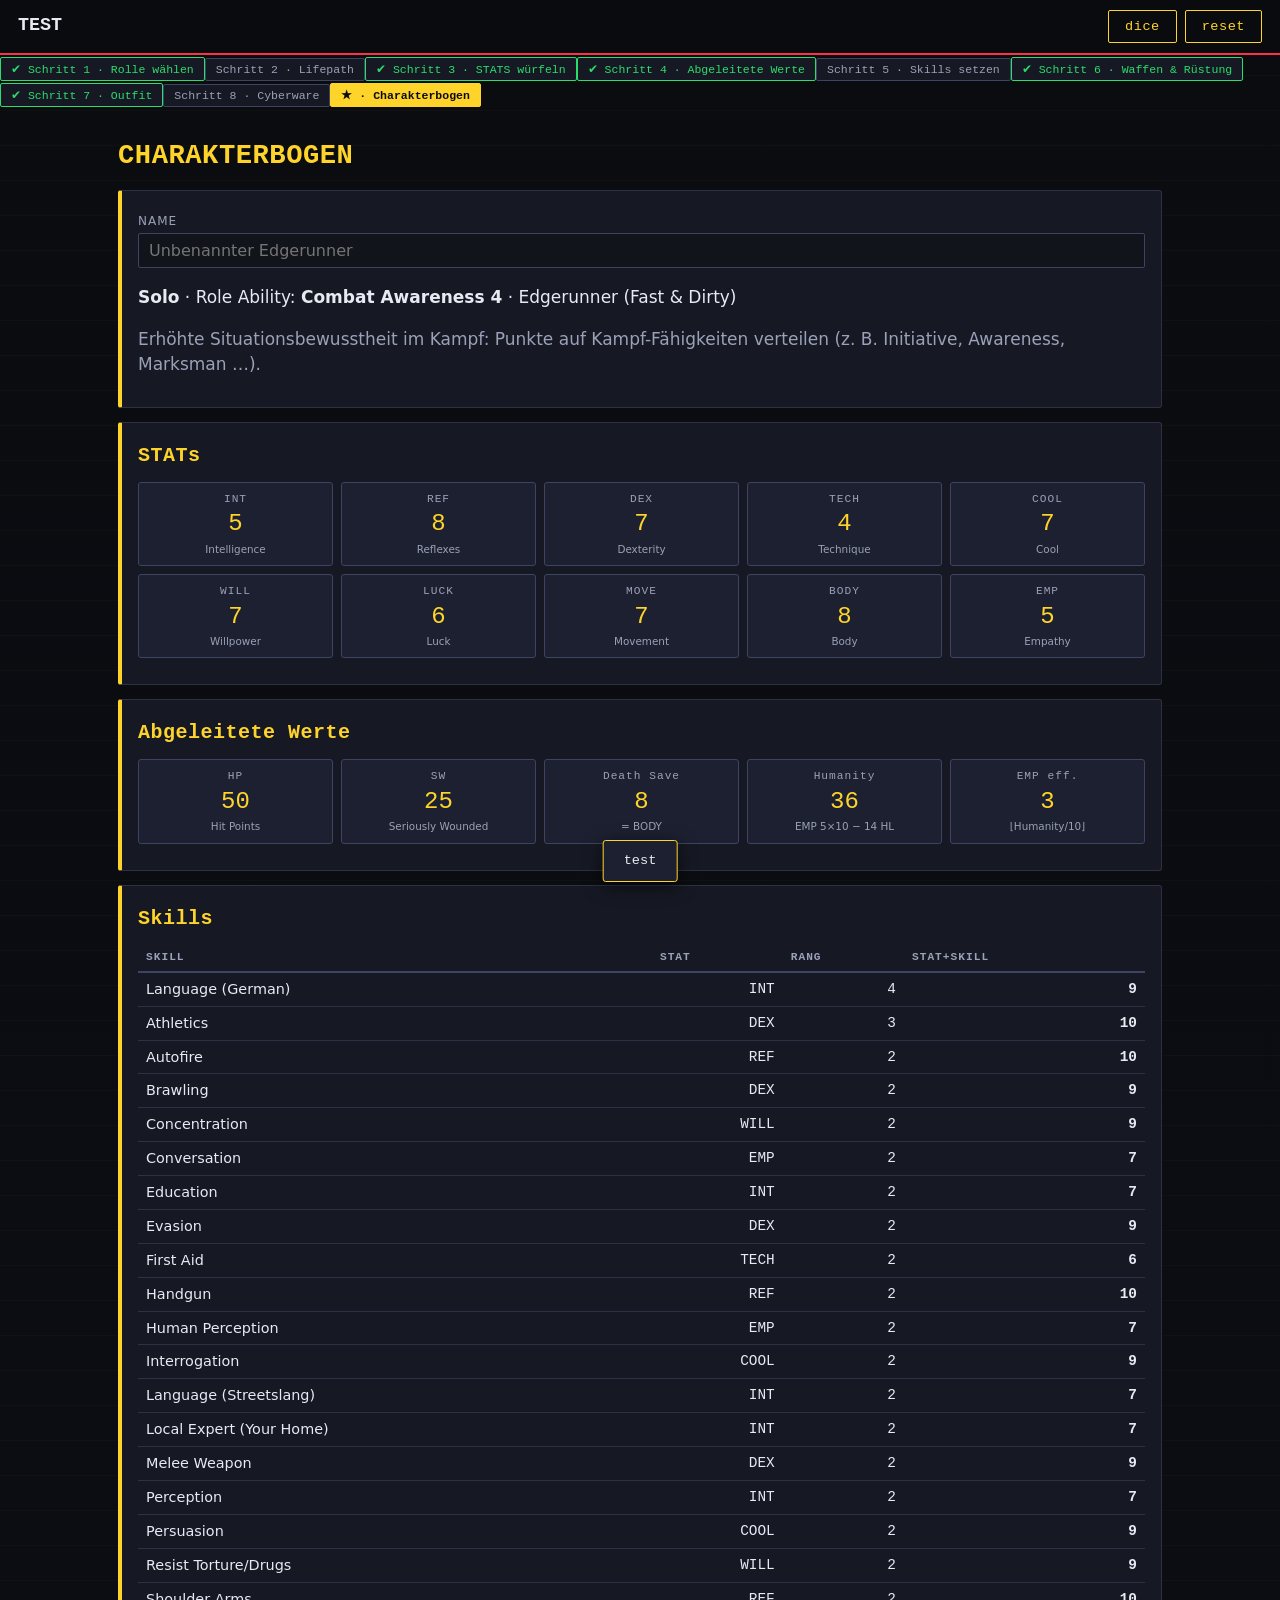
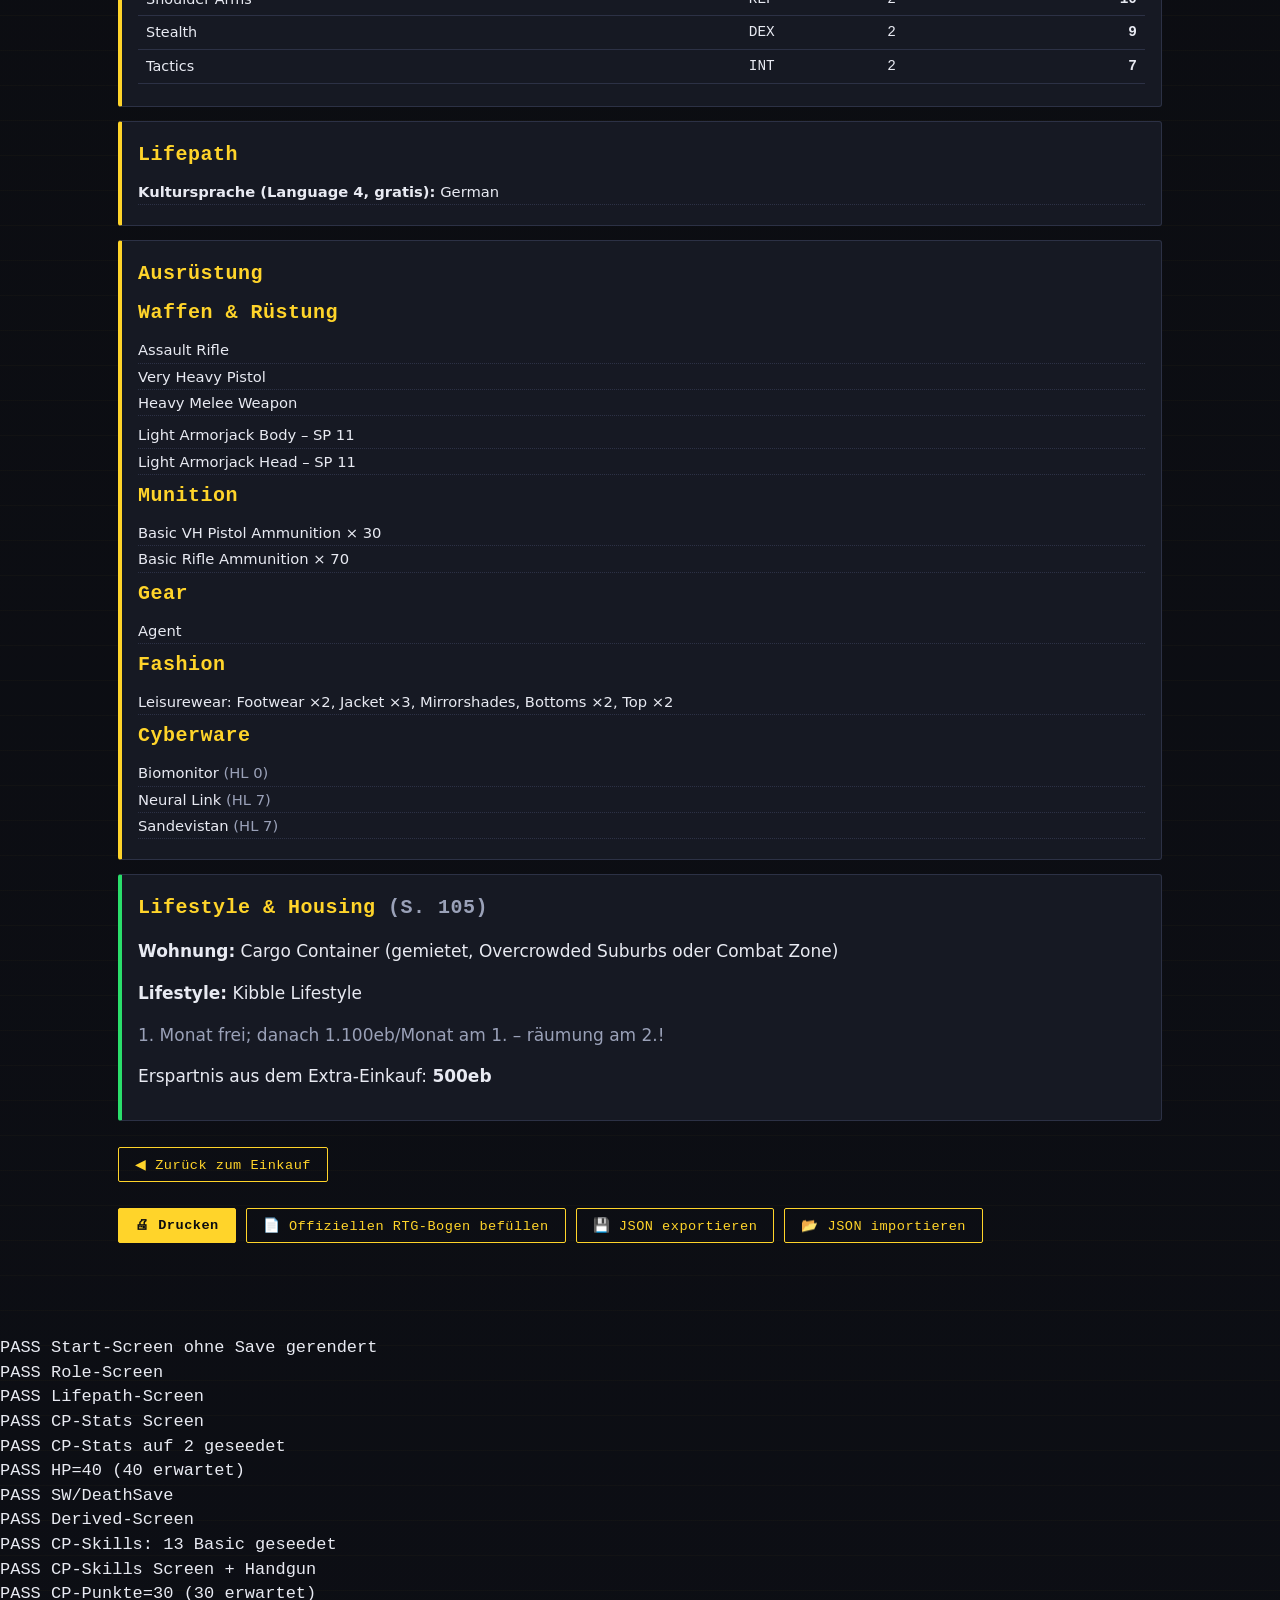
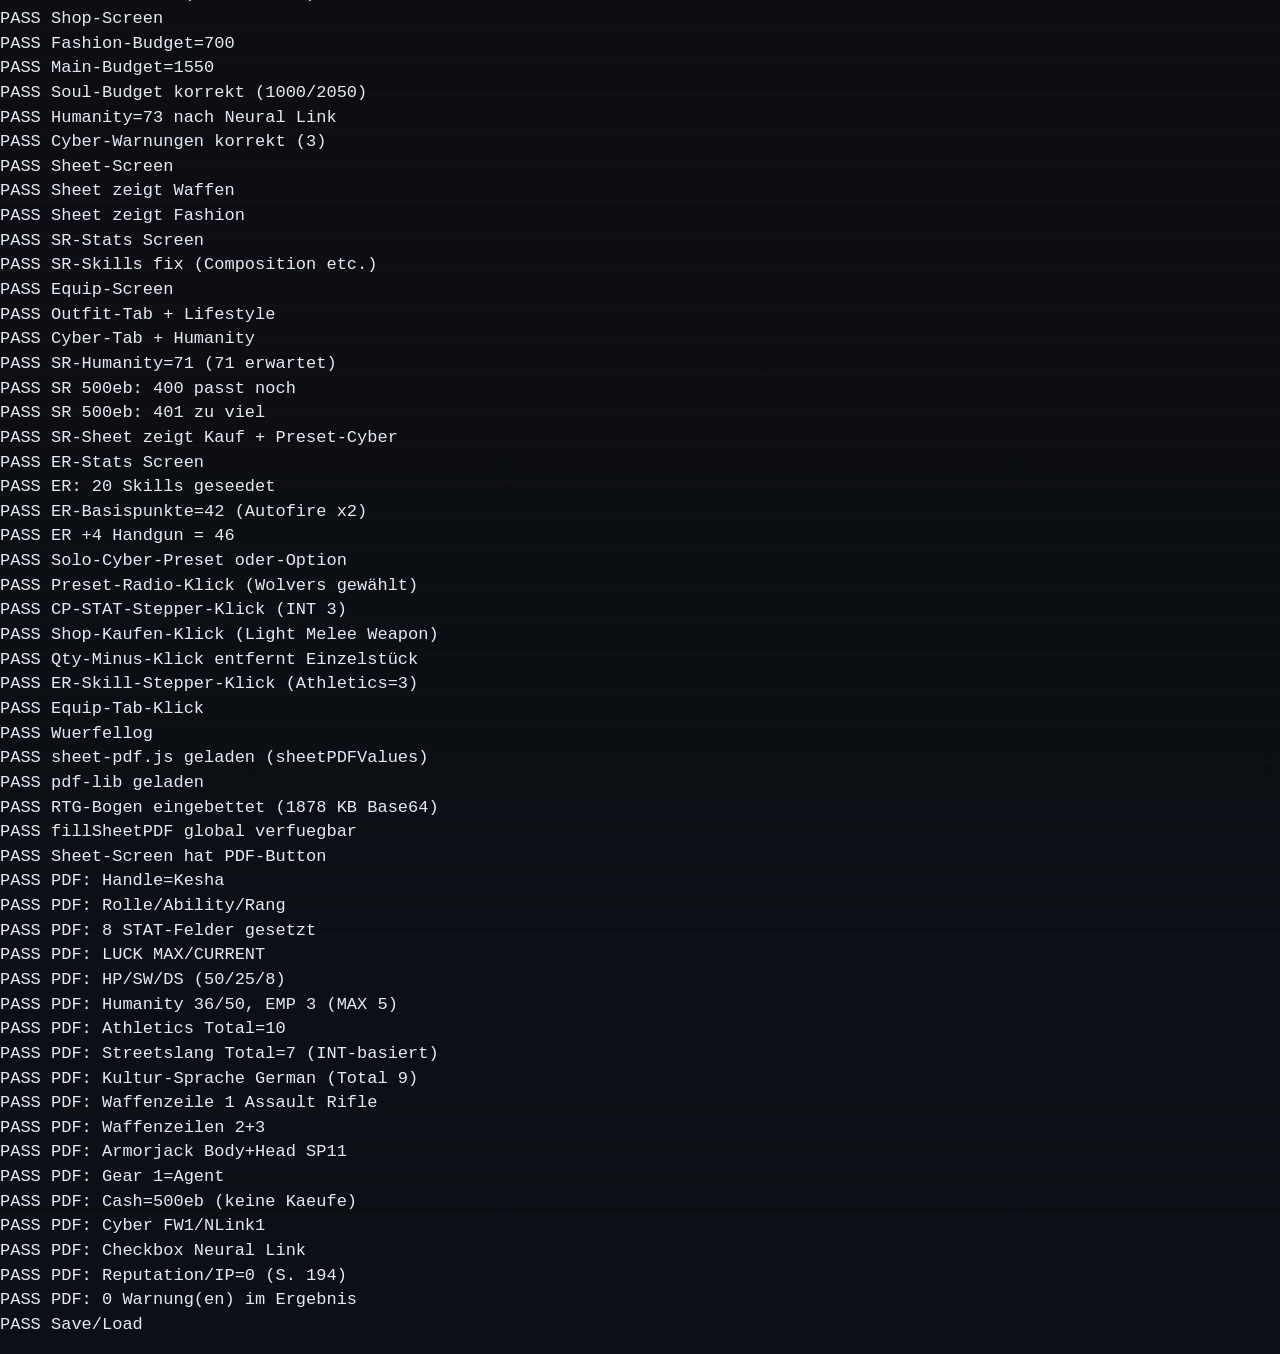
==== test-harness.html @ bc4c0a96 "init" ====
<!DOCTYPE html>
<html lang="de">
<head><meta charset="UTF-8"><title>Test-Harness</title>
<link rel="stylesheet" href="css/style.css">
</head>
<body>
<header class="topbar"><div class="brand">TEST</div>
  <div class="topbar-actions">
    <button id="btn-dicelog" class="btn" type="button">dice</button>
    <button id="btn-reset" class="btn" type="button">reset</button>
  </div>
</header>
<nav id="stepper"></nav>
<main id="main">
  <section id="screen-start" class="screen"><div class="wrap" id="start-content"></div></section>
  <section id="screen-role" class="screen hidden"><div class="wrap" id="role-content"></div></section>
  <section id="screen-lifepath" class="screen hidden"><div class="wrap" id="lifepath-content"></div></section>
  <section id="screen-stats" class="screen hidden"><div class="wrap" id="stats-content"></div></section>
  <section id="screen-derived" class="screen hidden"><div class="wrap" id="derived-content"></div></section>
  <section id="screen-skills" class="screen hidden"><div class="wrap" id="skills-content"></div></section>
  <section id="screen-equip" class="screen hidden"><div class="wrap" id="equip-content"></div></section>
  <section id="screen-shop" class="screen hidden"><div class="wrap" id="shop-content"></div></section>
  <section id="screen-sheet" class="screen hidden"><div class="wrap" id="sheet-content"></div></section>
</main>
<aside id="dicelog" class="dicelog hidden"><div class="dicelog-head"><strong>log</strong>
  <button id="btn-dicelog-close" class="btn" type="button">x</button></div>
  <div id="dicelog-entries"></div></aside>
<div id="toast" class="toast hidden"></div>

<script src="js/data.js"></script>
<script src="js/lifepath.js"></script>
<script src="js/app.js"></script>
<script src="js/vendor/pdf-lib.min.js"></script>
<script src="js/sheet-pdf-b64.js"></script>
<script src="js/sheet-pdf.js"></script>
<script>
(function(){
  const out=[];
  const ok=m=>out.push("PASS "+m);
  const fail=m=>out.push("FAIL "+m);
  try{
    /* 0. deterministischer Start: Save entfernen (Wiederholungsläufe im selben Profil) */
    try{ localStorage.removeItem(SAVE_KEY); }catch(e){}
    S=freshState(null); renderAll();

    /* 1. Empty State (nach Reset, kein Save) */
    if($("#start-content").innerHTML.indexOf("Willkommen in Night City")>=0) ok("Start-Screen ohne Save gerendert");
    else fail("Start-Screen ohne Save");

    /* 2. Rolle */
    S=freshState("complete"); S.role="solo"; S.name="Vex";
    S.culturalLang="English";
    S.lp={culturalRegion:0,personality:0,clothingStyle:0,hairstyle:0,affectation:0,
      values:0,feelings:0,valuedPerson:0,valuedPossession:0,familyBackground:0,
      environment:0,familyCrisis:0,friendCount:1,friend_0:0,lifeGoal:0,role_0:0};
    S.lpDone=true;
    go("role");
    if($("#role-content").innerHTML.indexOf("Pick a Role")>=0) ok("Role-Screen");
    else fail("Role-Screen");

    /* 3. Lifepath rendert */
    go("lifepath");
    if($("#lifepath-content").innerHTML.indexOf("Cultural Origins")>=0) ok("Lifepath-Screen");
    else fail("Lifepath-Screen");

    /* 4. CP Stats */
    S.step="stats"; S.statMode=null; S.stats={}; renderAll();
    if($("#stats-content").innerHTML.indexOf("62 Punkte")>=0) ok("CP-Stats Screen");
    else fail("CP-Stats Screen");
    if(CPR.STATS.every(st=>S.stats[st]===2)) ok("CP-Stats auf 2 geseedet");
    else fail("CP-Stats Seed");
    S.stats.BODY=6; S.stats.WILL=6; S.stats.EMP=8;

    /* 5. Derived */
    go("derived");
    const dv=derived();
    if(dv.hp===10+5*Math.ceil((6+6)/2)) ok("HP="+dv.hp+" (40 erwartet)");
    else fail("HP="+dv.hp);
    if(dv.sw===20&&dv.deathSave===6) ok("SW/DeathSave");
    else fail("SW="+dv.sw+" DS="+dv.deathSave);
    if($("#derived-content").innerHTML.indexOf("Humanity")>=0) ok("Derived-Screen");
    else fail("Derived-Screen");

    /* 6. CP Skills */
    go("skills");
    if(Object.keys(S.skills).length===13) ok("CP-Skills: 13 Basic geseedet");
    else fail("CP-Seed="+Object.keys(S.skills).length);
    S.skills["Handgun"]=4;
    renderSkills();
    if($("#skills-content").innerHTML.indexOf("Handgun")>=0) ok("CP-Skills Screen + Handgun");
    else fail("CP-Skills Screen");
    const usedCP=skillPts(Object.keys(S.skills));
    if(usedCP===13*2+4) ok("CP-Punkte="+usedCP+" (30 erwartet)");
    else fail("CP-Punkte="+usedCP);

    /* 7. Shop + Budgets */
    go("shop");
    if($("#shop-content").innerHTML.indexOf("2.550")>=0||$("#shop-content").innerHTML.indexOf("2.550eb")>=0) ok("Shop-Screen");
    else fail("Shop-Screen");
    addBuy({cat:"weapon",name:"Assault Rifle",cost:500});
    addBuy({cat:"fashion",name:"Urban Flash: Jacket",cost:100});
    addBuy({cat:"cyberware",name:"Neural Link",cost:500,hl:7,slots:0});
    renderShop();
    let b=cpBudgets();
    if(b.fashionRem===700) ok("Fashion-Budget=700");
    else fail("Fashion="+b.fashionRem);
    if(b.mainRem===1550) ok("Main-Budget=1550");
    else fail("Main="+b.mainRem);
    /* Seele verkaufen */
    S.sellSoul=true; b=cpBudgets();
    if(b.soulRem===1000&&b.mainRem===2050) ok("Soul-Budget korrekt (1000/2050)");
    else fail("Soul="+b.soulRem+" Main="+b.mainRem);
    /* Humanity */
    const dv2=derived();
    if(dv2.humanity===80-7) ok("Humanity=73 nach Neural Link");
    else fail("Humanity="+dv2.humanity);
    /* Warnungen */
    addBuy({cat:"cyberware",name:"Anti-Dazzle",cost:100,hl:2,slots:1,req:"Cybereye"});
    addBuy({cat:"cyberware",name:"Kerenzikov",cost:500,hl:14,slots:1,req:"Neural Link"});
    addBuy({cat:"cyberware",name:"Sandevistan",cost:500,hl:7,slots:1,req:"Neural Link"});
    renderShop();
    const w=cyberWarnings();
    if(w.length>=3&&w.some(x=>x.indexOf("Anti-Dazzle")>=0)&&w.some(x=>x.indexOf("Speedware")>=0))
      ok("Cyber-Warnungen korrekt ("+w.length+")");
    else fail("Cyber-Warnungen: "+w.join(" | "));

    /* 8. Sheet (CP) */
    go("sheet");
    if($("#sheet-content").innerHTML.indexOf("Charakterbogen")>=0) ok("Sheet-Screen");
    else fail("Sheet-Screen");
    if($("#sheet-content").innerHTML.indexOf("Assault Rifle")>=0) ok("Sheet zeigt Waffen");
    else fail("Sheet Waffen");
    if($("#sheet-content").innerHTML.indexOf("Urban Flash")>=0) ok("Sheet zeigt Fashion");
    else fail("Sheet Fashion");

    /* 9. Streetrat-Flow */
    S=freshState("streetrat"); S.role="rockerboy"; S.name="Riff";
    S.culturalLang="English";
    S.lp={culturalRegion:2,culturalLang:null,personality:1,clothingStyle:3,hairstyle:1,
      affectation:5,values:6,feelings:2,valuedPerson:3,valuedPossession:7,
      familyBackground:8,environment:2,familyCrisis:1,friendCount:2,friend_0:4,friend_1:7,
      enemyCount:1,enemyType_0:3,enemyCause_0:2,enemyWronged_0:"them",enemyRes_0:5,enemyRevenge_0:1,
      loveCount:1,love_0:6,lifeGoal:4,role_0:2};
    S.lpDone=true;
    S.statTplIdx=0;
    const row=CPR.STAT_TEMPLATES.rockerboy[0];
    CPR.STATS.forEach((st,i)=>S.stats[st]=row[i]);
    go("stats");
    if($("#stats-content").innerHTML.indexOf("Template-Wurf")>=0) ok("SR-Stats Screen");
    else fail("SR-Stats Screen");
    go("skills");
    if($("#skills-content").innerHTML.indexOf("Composition")>=0&&$("#skills-content").innerHTML.indexOf("Streetrat Skills")>=0)
      ok("SR-Skills fix (Composition etc.)");
    else fail("SR-Skills");
    S.skillChoices["Play Instrument (choose 1)"]="Guitar";
    go("equip");
    if($("#equip-content").innerHTML.indexOf("Weapons &amp; Armor")>=0||$("#equip-content").innerHTML.indexOf("Weapons")>=0) ok("Equip-Screen");
    else fail("Equip-Screen");
    S.equipTab="outfit"; go("equip");
    if($("#equip-content").innerHTML.indexOf("Lifestyle")>=0) ok("Outfit-Tab + Lifestyle");
    else fail("Outfit-Tab");
    S.equipTab="cyber"; go("equip");
    if($("#equip-content").innerHTML.indexOf("Humanity")>=0) ok("Cyber-Tab + Humanity");
    else fail("Cyber-Tab");
    const dvSR=derived();
    if(dvSR.humanity===row[9]*10-9) ok("SR-Humanity="+dvSR.humanity+" (71 erwartet)");
    else fail("SR-Humanity="+dvSR.humanity+" EMP="+row[9]);
    /* Preset-Radio simulieren: rockerboy-Cyber hat keine opt – stattdessen SR-Budget testen */
    addBuy({cat:"weapon",name:"Heavy Pistol",cost:100});
    if(eqCanAfford({cost:400})) ok("SR 500eb: 400 passt noch");
    else fail("SR Budget zu knapp");
    if(!eqCanAfford({cost:401})) ok("SR 500eb: 401 zu viel");
    else fail("SR Budget ueberziehbar");
    go("sheet");
    if($("#sheet-content").innerHTML.indexOf("Heavy Pistol")>=0&&$("#sheet-content").innerHTML.indexOf("Chemskin")>=0)
      ok("SR-Sheet zeigt Kauf + Preset-Cyber");
    else fail("SR-Sheet");

    /* 10. Edgerunner-Flow */
    S=freshState("edgerunner"); S.role="solo"; S.name="Kesha";
    S.culturalLang="German";
    S.statRolls={};
    CPR.STATS.forEach(st=>S.statRolls[st]=3);
    CPR.STATS.forEach((st,i)=>S.stats[st]=CPR.STAT_TEMPLATES.solo[2][i]);
    go("stats");
    if($("#stats-content").innerHTML.indexOf("1d10 je STAT")>=0) ok("ER-Stats Screen");
    else fail("ER-Stats Screen");
    go("skills");
    const erList=CPR.BASIC_SKILLS.concat(CPR.EDGERUNNER_SKILLS.solo);
    if(Object.keys(S.skills).length===20) ok("ER: 20 Skills geseedet");
    else fail("ER-Seed="+Object.keys(S.skills).length);
    if(skillPts(erList)===42) ok("ER-Basispunkte=42 (Autofire x2)");
    else fail("ER-Punkte="+skillPts(erList));
    S.skills["Handgun"]=6;
    if(skillPts(erList)===46) ok("ER +4 Handgun = 46");
    else fail("ER+4="+skillPts(erList));
    if(cpCanAfford===undefined) ok("dummy");

    /* 11. Soul-Preset bei solo (Edgerunner) */
    S.step="equip"; S.equipTab="cyber"; renderAll();
    if($("#equip-content").innerHTML.indexOf("Sandevistan")>=0&&$("#equip-content").innerHTML.indexOf("Wolvers")>=0)
      ok("Solo-Cyber-Preset oder-Option");
    else fail("Solo-Cyber-Preset");

    /* 11b. Klick-Tests: Preset-Radio */
    const radios=$$("#equip-content input[type=radio][name='p_cyber_2']");
    if(radios.length===2){
      radios[1].click();
      if(S.presetChoices.cyber[2]===1) ok("Preset-Radio-Klick (Wolvers gewählt)");
      else fail("Preset-Radio: "+S.presetChoices.cyber[2]);
    } else fail("Preset-Radios nicht gefunden ("+radios.length+")");

    /* 11c. Klick-Tests: CP-Stat-Stepper */
    S=freshState("complete"); S.role="netrunner"; S.culturalLang="English";
    S.stats={}; go("stats");
    const incBtn=$$("#stats-content [data-stinc]")[0];
    incBtn.click();
    if(S.stats.INT===3) ok("CP-STAT-Stepper-Klick (INT 3)");
    else fail("CP-STAT-Stepper: INT="+S.stats.INT);

    /* 11d. Klick-Tests: Shop kaufen/qty */
    go("shop");
    const addBtn=$$("#shop-content [data-addidx]")[0];
    const before=S.buys.length;
    addBtn.click();
    if(S.buys.length===before+1) ok("Shop-Kaufen-Klick ("+S.buys[0].name+")");
    else fail("Shop-Kaufen-Klick");
    const decBtn=$$("#shop-content [data-qtydec]")[0];
    decBtn.click();
    if(S.buys.length===before) ok("Qty-Minus-Klick entfernt Einzelstück");
    else fail("Qty-Minus-Klick: "+S.buys.length+" vs "+before);

    /* 11e. Klick-Tests: ER-Skill-Stepper */
    S=freshState("edgerunner"); S.role="solo"; S.culturalLang="German";
    S.statRolls={}; CPR.STATS.forEach(st=>S.statRolls[st]=3);
    CPR.STATS.forEach((st,i)=>S.stats[st]=CPR.STAT_TEMPLATES.solo[2][i]);
    go("skills");
    const skillPlus=$$("#skills-content button[data-erskill][data-dir='1']")[0];
    skillPlus.click();
    const firstSkill=Object.keys(S.skills)[0];
    if(S.skills[firstSkill]===3) ok("ER-Skill-Stepper-Klick ("+firstSkill+"=3)");
    else fail("ER-Skill-Stepper: "+firstSkill+"="+S.skills[firstSkill]);

    /* 11f. Equip: Tab-Wechsel per Klick */
    go("equip");
    $$("#equip-content [data-eqtab]")[1].click();
    if(S.equipTab==="outfit"&&$("#equip-content").innerHTML.indexOf("Lifestyle")>=0) ok("Equip-Tab-Klick");
    else fail("Equip-Tab-Klick: "+S.equipTab);

    /* 12. Wuerfellog & Toast */
    diceLog("test"); toast("test");
    if($("#dicelog-entries").innerHTML.indexOf("test")>=0) ok("Wuerfellog");
    else fail("Wuerfellog");

    /* 12b. PDF-Fuellmodul (offizieller RTG-Bogen) */
    if(typeof CPR.sheetPDFValues==="function") ok("sheet-pdf.js geladen (sheetPDFValues)");
    else fail("sheet-pdf.js fehlt");
    if(typeof PDFLib!=="undefined"&&PDFLib.PDFDocument) ok("pdf-lib geladen");
    else fail("pdf-lib fehlt");
    if(typeof window.CPR_SHEET_PDF_B64==="string"&&window.CPR_SHEET_PDF_B64.length>1500000)
      ok("RTG-Bogen eingebettet ("+Math.round(window.CPR_SHEET_PDF_B64.length/1000)+" KB Base64)");
    else fail("RTG-Bogen-Basis64 fehlt");
    if(typeof fillSheetPDF==="function") ok("fillSheetPDF global verfuegbar");
    else fail("fillSheetPDF fehlt");
    go("sheet");
    if($("#sheet-content").innerHTML.indexOf("btn-pdf")>=0) ok("Sheet-Screen hat PDF-Button");
    else fail("PDF-Button fehlt");
    S.name="Kesha"; /* 11e hatte freshState ohne Namen */
    const dvPDF=derived();
    const pdfRes=CPR.sheetPDFValues();
    if(pdfRes.values.Handle==="Kesha") ok("PDF: Handle=Kesha");
    else fail("PDF Handle="+pdfRes.values.Handle);
    if(pdfRes.values.Role==="Solo"&&pdfRes.values["Role Ability"]==="Combat Awareness"
      &&pdfRes.values["Role Ability Rank"]==="4") ok("PDF: Rolle/Ability/Rang");
    else fail("PDF Rolle: "+pdfRes.values.Role);
    if(["INT","REF","DEX","TECH","COOL","WILL","MOVE","BODY"]
      .every(k=>pdfRes.values[k]===String(S.stats[k]))) ok("PDF: 8 STAT-Felder gesetzt");
    else fail("PDF STATs unvollstaendig");
    if(pdfRes.values["LUCK MAX"]===String(S.stats.LUCK)
      &&pdfRes.values["LUCK CURRENT"]===String(S.stats.LUCK)) ok("PDF: LUCK MAX/CURRENT");
    else fail("PDF LUCK");
    if(pdfRes.values["Max HP"]===String(dvPDF.hp)&&pdfRes.values["Current HP"]===String(dvPDF.hp)
      &&pdfRes.values["Seriously Wounded Threshhold"]===String(dvPDF.sw)
      &&pdfRes.values["Death Save"]===String(dvPDF.deathSave))
      ok("PDF: HP/SW/DS ("+dvPDF.hp+"/"+dvPDF.sw+"/"+dvPDF.deathSave+")");
    else fail("PDF HP/SW/DS");
    if(pdfRes.values["Max Humanity"]===String(dvPDF.humMax)
      &&pdfRes.values["Current Humanity"]===String(dvPDF.humanity)
      &&pdfRes.values["EMP MAX"]===String(S.stats.EMP)
      &&pdfRes.values.EMP===String(dvPDF.empEff))
      ok("PDF: Humanity "+dvPDF.humanity+"/"+dvPDF.humMax+", EMP "+dvPDF.empEff+" (MAX "+S.stats.EMP+")");
    else fail("PDF Humanity/EMP");
    /* Skill-Totals: erster Skill (Athletics) wurde per Stepper auf 3 erhoeht */
    const fs1=Object.keys(S.skills)[0];
    const stat1=skillStat(fs1)==="EMP"?dvPDF.empEff:S.stats[skillStat(fs1)];
    const totField1=(SP_SKILL_FIELDS[fs1]&&SP_SKILL_FIELDS[fs1][1])
      ||(SP_FIXED_ROWS[fs1]&&SP_FIXED_ROWS[fs1][1])||null;
    if(totField1&&pdfRes.values[totField1]===String(stat1+3)) ok("PDF: "+fs1+" Total="+pdfRes.values[totField1]);
    else fail("PDF "+fs1+" Total="+(totField1?pdfRes.values[totField1]:"(kein Feld)"));
    if(pdfRes.values["Lang Street Slang Total"]===String(S.stats.INT+2))
      ok("PDF: Streetslang Total="+pdfRes.values["Lang Street Slang Total"]+" (INT-basiert)");
    else fail("PDF Streetslang Total="+pdfRes.values["Lang Street Slang Total"]);
    if(pdfRes.values["Language 2"]==="German"&&pdfRes.values["Lang 2 Total"]===String(S.stats.INT+4))
      ok("PDF: Kultur-Sprache German (Total "+pdfRes.values["Lang 2 Total"]+")");
    else fail("PDF Kultur-Sprache: "+pdfRes.values["Language 2"]+"/"+pdfRes.values["Lang 2 Total"]);
    /* Waffen-Zeilen aus Solo-Preset (keine opt-Auswahl -> Index 0) */
    if(pdfRes.values.WEAPONRow1==="Assault Rifle"&&pdfRes.values.DMGRow1==="5d6"
      &&pdfRes.values.AMMORow1==="25 (Rifle)"&&pdfRes.values.ROFRow1==="1") ok("PDF: Waffenzeile 1 Assault Rifle");
    else fail("PDF Waffe1: "+pdfRes.values.WEAPONRow1+"/"+pdfRes.values.DMGRow1);
    if(pdfRes.values.WEAPONRow2==="Very Heavy Pistol"&&pdfRes.values.WEAPONRow3==="Heavy Melee Weapon")
      ok("PDF: Waffenzeilen 2+3");
    else fail("PDF Waffen 2/3: "+pdfRes.values.WEAPONRow2+"/"+pdfRes.values.WEAPONRow3);
    /* Armor + Gear + Cash aus Solo-Preset */
    if(pdfRes.values["Body Armor"]==="Light Armorjack"&&pdfRes.values.SPBody==="11"
      &&pdfRes.values["Head Armor"]==="Light Armorjack"&&pdfRes.values.SPHead==="11")
      ok("PDF: Armorjack Body+Head SP11");
    else fail("PDF Armor: "+pdfRes.values["Body Armor"]+"/"+pdfRes.values.SPBody);
    if(pdfRes.values["Gear 1"]==="Agent") ok("PDF: Gear 1=Agent");
    else fail("PDF Gear1="+pdfRes.values["Gear 1"]);
    if(pdfRes.values.Cash==="500eb") ok("PDF: Cash=500eb (keine Kaeufe)");
    else fail("PDF Cash="+pdfRes.values.Cash);
    /* Cyberware-Seite 3: Solo-Preset Biomonitor(Fashionware)/Neural Link/Sandevistan */
    if(pdfRes.values.FW1==="Biomonitor"&&pdfRes.values["NLink 1"]==="Sandevistan")
      ok("PDF: Cyber FW1/NLink1");
    else fail("PDF Cyber: FW1="+pdfRes.values.FW1+" NLink1="+pdfRes.values["NLink 1"]);
    if(pdfRes.checks.indexOf("Link Box")>=0) ok("PDF: Checkbox Neural Link");
    else fail("PDF Link Box nicht angehakt: "+pdfRes.checks.join(","));
    if(pdfRes.values.Reputation==="0"&&pdfRes.values["Current IP"]==="0")
      ok("PDF: Reputation/IP=0 (S. 194)");
    else fail("PDF Reputation/IP");
    if(typeof pdfRes.warns==="object") ok("PDF: "+pdfRes.warns.length+" Warnung(en) im Ergebnis");
    else fail("PDF warnt nicht korrekt");

    /* 13. Save/Load rundet */
    S.name="Kesha2";
    save();
    if(load()&&S.name==="Kesha2"&&S.role==="solo") ok("Save/Load");
    else fail("Save/Load");
  }catch(e){ fail("EXCEPTION: "+e.message); }
  const pre=document.createElement("pre");
  pre.id="test-results";
  pre.textContent=out.join("\n");
  document.body.appendChild(pre);
  document.title="TESTS-DONE";
})();
</script>
</body>
</html>
---- css/style.css ----
/* ============ Cyberpunk RED – Charaktererschaffung ============ */
/* Dark-Future-Theme; funktioniert vollständig offline (Fonts sind nur Bonus) */

:root{
  --bg:#0b0c10;
  --bg2:#12141b;
  --panel:#161923;
  --panel2:#1c2030;
  --line:#2c3145;
  --line2:#3d4462;
  --txt:#e8eaf2;
  --txt-dim:#9aa1b8;
  --yellow:#ffd42a;
  --red:#ff2e4d;
  --red-dk:#c11836;
  --cyan:#41d6ff;
  --green:#2ade6b;
  --warn:#ffb020;
  --mono:'Share Tech Mono',Consolas,monospace;
  --sans:'Rajdhani','Segoe UI',system-ui,sans-serif;
}

*{box-sizing:border-box}
html{scroll-beavior:smooth}
body{
  margin:0;background:var(--bg);color:var(--txt);
  font-family:var(--sans);font-size:17px;line-height:1.45;
  background-image:
    repeating-linear-gradient(0deg,transparent 0 34px,rgba(255,212,42,.025) 34px 35px),
    linear-gradient(180deg,#0b0c10 0%,#0d0f16 100%);
}
.wrap{max-width:1080px;margin:0 auto;padding:24px 18px 60px}
.hidden{display:none!important}
h1,h2,h3,h4{font-family:var(--mono);letter-spacing:.5px;margin:.2em 0 .5em}
h1{font-size:1.7rem;color:var(--yellow);text-transform:uppercase}
h2{font-size:1.25rem;color:var(--yellow)}
h3{font-size:1.05rem;color:var(--cyan)}
a{color:var(--cyan)}
small,.dim{color:var(--txt-dim)}
code{font-family:var(--mono);color:var(--cyan)}

/* ---------- Topbar ---------- */
.topbar{
  position:sticky;top:0;z-index:50;display:flex;justify-content:space-between;align-items:center;
  gap:12px;padding:10px 18px;background:rgba(11,12,16,.92);border-bottom:2px solid var(--red);
  backdrop-filter:blur(4px);
}
.brand{font-family:var(--mono);font-size:1.15rem;font-weight:700;white-space:nowrap}
.brand-red{color:var(--red)}
.brand-yellow{color:var(--yellow)}
.brand-sub{display:block;font-size:.62rem;color:var(--txt-dim);letter-spacing:1px}
.topbar-actions{display:flex;gap:8px}

/* ---------- Stepper ---------- */
.stepper{
  display:flex;flex-wrap:wrap;gap:6px;padding:10px 14px;background:var(--bg2);
  border-bottom:1px solid var(--line);position:sticky;top:47px;z-index:40;
}
.step{
  font-family:var(--mono);font-size:.72rem;padding:4px 10px;border:1px solid var(--line2);
  color:var(--txt-dim);background:var(--panel);cursor:pointer;border-radius:2px;
}
.step:hover{border-color:var(--yellow)}
.step.active{color:#0b0c10;background:var(--yellow);border-color:var(--yellow);font-weight:700}
.step.done{color:var(--green);border-color:var(--green)}
.step.done::before{content:"✔ "}
.step.locked{opacity:.35;cursor:not-allowed}

/* ---------- Panels / Karten ---------- */
.panel{
  background:var(--panel);border:1px solid var(--line);border-left:4px solid var(--yellow);
  padding:14px 16px;margin:14px 0;border-radius:3px;
}
.panel.red{border-left-color:var(--red)}
.panel.cyan{border-left-color:var(--cyan)}
.panel.green{border-left-color:var(--green)}
.grid{display:grid;gap:12px}
.grid.g2{grid-template-columns:repeat(auto-fill,minmax(320px,1fr))}
.grid.g3{grid-template-columns:repeat(auto-fill,minmax(240px,1fr))}
.grid.g5{grid-template-columns:repeat(auto-fill,minmax(150px,1fr))}

.card{
  background:var(--panel2);border:1px solid var(--line2);padding:12px 14px;border-radius:3px;
  cursor:pointer;transition:border-color .15s,transform .05s;
}
.card:hover{border-color:var(--yellow)}
.card.selected{border-color:var(--yellow);box-shadow:0 0 0 1px var(--yellow) inset;background:#232739}
.card h4{margin:0 0 4px;color:var(--yellow)}
.card p{margin:0;font-size:.9rem;color:var(--txt-dim)}

/* ---------- Buttons ---------- */
.btn{
  font-family:var(--mono);font-size:.85rem;padding:8px 16px;border-radius:2px;cursor:pointer;
  border:1px solid var(--yellow);background:transparent;color:var(--yellow);letter-spacing:.5px;
}
.btn:hover{background:rgba(255,212,42,.12)}
.btn-primary{background:var(--yellow);color:#0b0c10;font-weight:700}
.btn-primary:hover{background:#ffe063}
.btn-primary:disabled{background:#4a4a3a;color:#222;border-color:#4a4a3a;cursor:not-allowed}
.btn-danger{border-color:var(--red);color:var(--red)}
.btn-danger:hover{background:rgba(255,46,77,.12)}
.btn-ghost{border-color:var(--line2);color:var(--txt-dim)}
.btn-small{padding:4px 10px;font-size:.75rem}
.btn-row{display:flex;gap:10px;flex-wrap:wrap;margin:16px 0}
.nav-row{display:flex;justify-content:space-between;gap:10px;flex-wrap:wrap;margin-top:26px}

/* ---------- Formulare ---------- */
label.fld{display:block;margin:8px 0}
label.fld span{display:block;font-size:.75rem;color:var(--txt-dim);text-transform:uppercase;letter-spacing:1px;margin-bottom:3px}
input[type=text],select,textarea{
  font-family:var(--sans);font-size:1rem;color:var(--txt);background:var(--bg2);
  border:1px solid var(--line2);padding:7px 10px;border-radius:2px;width:100%;
}
input[type=text]:focus,select:focus,textarea:focus{outline:none;border-color:var(--yellow)}
select option{background:var(--bg2)}
input[type=number]{
  width:64px;font-family:var(--mono);font-size:1rem;color:var(--txt);background:var(--bg2);
  border:1px solid var(--line2);padding:5px 6px;border-radius:2px;text-align:center;
}
.radio-line{display:flex;gap:14px;flex-wrap:wrap;margin:6px 0}
.radio-line label{cursor:pointer;display:flex;gap:6px;align-items:center;font-size:.95rem}
input[type=radio],input[type=checkbox]{accent-color:var(--yellow);width:16px;height:16px}

/* ---------- Stepper-Widget (STAT/Skill +/-) ---------- */
.stepper-widget{display:flex;align-items:center;gap:8px}
.stepper-widget button{
  width:30px;height:30px;font-size:1.1rem;font-family:var(--mono);cursor:pointer;
  background:var(--panel2);color:var(--yellow);border:1px solid var(--line2);border-radius:2px;
}
.stepper-widget button:hover{border-color:var(--yellow)}
.stepper-widget button:disabled{opacity:.3;cursor:not-allowed}
.stepper-widget .val{
  min-width:38px;text-align:center;font-family:var(--mono);font-size:1.1rem;color:var(--yellow);
  border-bottom:2px solid var(--line2);
}
table.tbl{width:100%;border-collapse:collapse;font-size:.9rem;margin:8px 0}
table.tbl th{
  font-family:var(--mono);font-size:.7rem;text-transform:uppercase;letter-spacing:1px;
  color:var(--txt-dim);text-align:left;padding:6px 8px;border-bottom:2px solid var(--line2);
}
table.tbl td{padding:6px 8px;border-bottom:1px solid var(--line);vertical-align:top}
table.tbl tr:hover td{background:rgba(255,212,42,.04)}
.num{font-family:var(--mono);text-align:right;white-space:nowrap}
.price{font-family:var(--mono);color:var(--cyan);white-space:nowrap}

/* ---------- STAT-Block ---------- */
.statblock{display:grid;grid-template-columns:repeat(5,1fr);gap:8px;margin:12px 0}
.statbox{
  background:var(--panel2);border:1px solid var(--line2);border-radius:3px;text-align:center;padding:8px 4px;
}
.statbox .lbl{font-family:var(--mono);font-size:.7rem;letter-spacing:1px;color:var(--txt-dim)}
.statbox .val{font-family:var(--mono);font-size:1.5rem;color:var(--yellow)}
.statbox .val input{width:56px;font-size:1.2rem;text-align:center;font-family:var(--mono);
  background:transparent;border:none;border-bottom:2px solid var(--line2);color:var(--yellow)}
.statbox .sub{font-size:.65rem;color:var(--txt-dim)}
.statbox.warn .val{color:var(--red)}

/* ---------- Tabs ---------- */
.tabs{display:flex;flex-wrap:wrap;gap:4px;margin:12px 0;border-bottom:1px solid var(--line)}
.tab{
  font-family:var(--mono);font-size:.8rem;padding:7px 14px;cursor:pointer;color:var(--txt-dim);
  border:1px solid transparent;border-bottom:none;background:transparent;
}
.tab:hover{color:var(--txt)}
.tab.active{color:var(--yellow);border-color:var(--line2);border-bottom:2px solid var(--bg);background:var(--panel)}
.tab .stepno{color:var(--red);margin-right:6px}
.tab-body{margin-top:14px}

/* ---------- Würfel-Tabellen (Lifepath) ---------- */
.lp-item{
  display:flex;gap:10px;align-items:flex-start;flex-wrap:wrap;
  background:var(--panel2);border:1px solid var(--line);border-radius:3px;padding:10px 12px;margin:8px 0;
}
.lp-item .lp-label{flex:1 1 260px;min-width:200px}
.lp-item .lp-label b{display:block;font-size:.8rem;font-family:var(--mono);color:var(--cyan);text-transform:uppercase;letter-spacing:.5px}
.lp-item .lp-label small{color:var(--txt-dim)}
.lp-item .lp-controls{flex:2 1 380px;display:flex;gap:8px;align-items:center;flex-wrap:wrap}
.lp-item .lp-controls select{flex:1 1 220px}
.btn-dice{
  font-family:var(--mono);font-size:1rem;background:var(--panel);border:1px solid var(--yellow);
  color:var(--yellow);border-radius:3px;padding:7px 12px;cursor:pointer;white-space:nowrap;
}
.btn-dice:hover{background:rgba(255,212,42,.12)}
.lp-item.choice{border-left:3px solid var(--warn)}
.lp-sub{background:var(--bg2);border:1px dashed var(--line2);border-radius:3px;padding:8px 12px;margin:6px 0}

/* ---------- Shop / Warenkorb ---------- */
.shop-grid{display:grid;grid-template-columns:minmax(340px,1fr) minmax(280px,420px);gap:16px}
@media(max-width:860px){.shop-grid{grid-template-columns:1fr}}
.budget{
  font-family:var(--mono);background:var(--panel2);border:1px solid var(--line2);border-radius:3px;
  padding:10px 14px;margin:8px 0;display:flex;justify-content:space-between;gap:10px;flex-wrap:wrap;
}
.budget b{color:var(--yellow);font-size:1.05rem}
.budget.over b{color:var(--red)}
.cart-item{display:flex;justify-content:space-between;gap:8px;padding:5px 0;border-bottom:1px dashed var(--line);font-size:.9rem}
.cart-item .x{cursor:pointer;color:var(--red);font-family:var(--mono)}
.qty{display:flex;align-items:center;gap:4px}
.qty button{width:22px;height:22px;background:var(--panel2);color:var(--yellow);border:1px solid var(--line2);cursor:pointer;border-radius:2px}
.warnbox{border:1px solid var(--warn);background:rgba(255,176,32,.08);color:var(--warn);padding:10px 14px;border-radius:3px;margin:10px 0;font-size:.9rem}
.errbox{border:1px solid var(--red);background:rgba(255,46,77,.08);color:var(--red);padding:10px 14px;border-radius:3px;margin:10px 0;font-size:.9rem}
.okbox{border:1px solid var(--green);background:rgba(42,222,107,.07);color:var(--green);padding:10px 14px;border-radius:3px;margin:10px 0;font-size:.9rem}

/* ---------- Dice-Log ---------- */
.dicelog{
  position:fixed;top:56px;right:12px;width:270px;max-height:60vh;z-index:60;
  background:rgba(11,12,16,.97);border:1px solid var(--yellow);border-radius:3px;overflow:hidden;
  display:flex;flex-direction:column;box-shadow:0 6px 24px rgba(0,0,0,.6);
}
.dicelog-head{display:flex;justify-content:space-between;align-items:center;padding:8px 10px;background:var(--panel2);border-bottom:1px solid var(--line2)}
.dicelog-entries{overflow-y:auto;padding:6px 10px;font-family:var(--mono);font-size:.78rem}
.dicelog-entries div{padding:2px 0;border-bottom:1px dotted var(--line);color:var(--txt-dim)}
.dicelog-entries b{color:var(--yellow)}

/* ---------- Toast ---------- */
.toast{
  position:fixed;bottom:18px;left:50%;transform:translateX(-50%);z-index:70;
  background:var(--panel2);border:1px solid var(--yellow);color:var(--txt);
  padding:10px 20px;border-radius:3px;font-family:var(--mono);font-size:.85rem;
  box-shadow:0 4px 18px rgba(0,0,0,.6);max-width:90vw;
}

/* ---------- Flowchart (Startscreen) ---------- */
.flow{list-style:none;margin:10px 0;padding:0;position:relative}
.flow li{
  font-family:var(--mono);font-size:.72rem;padding:5px 10px;margin:4px 0;background:var(--bg2);
  border:1px solid var(--line2);border-radius:2px;color:var(--txt-dim);position:relative;
}
.flow li::before{content:"▼";color:var(--red);margin-right:6px;font-size:.6rem}
.flow li:last-child::before{content:"★";color:var(--yellow)}
.flow li b{color:var(--txt)}

/* ---------- Charakterbogen ---------- */
.sheet h1{color:var(--yellow)}
.sheet-section{break-inside:avoid;page-break-inside:avoid}
.sheet .big{font-size:1.25rem;font-family:var(--mono);color:var(--yellow)}
.tag{
  display:inline-block;font-family:var(--mono);font-size:.7rem;background:var(--panel2);
  border:1px solid var(--line2);border-radius:2px;padding:2px 8px;margin:2px;color:var(--txt);
}
.tag.cyber{border-color:var(--cyan);color:var(--cyan)}
ul.clean{list-style:none;padding-left:0;margin:6px 0}
ul.clean li{padding:2px 0;border-bottom:1px dotted var(--line);font-size:.92rem}

/* ---------- Footer ---------- */
.footer{
  margin-top:40px;padding:16px 20px;border-top:1px solid var(--line);color:var(--txt-dim);
  font-size:.78rem;background:var(--bg2);
}

/* ---------- Print ---------- */
@media print{
  body{background:#fff;color:#000;font-size:12px}
  .topbar,.stepper,.dicelog,.toast,.footer,.btn,.btn-row,.nav-row,#btn-dicelog,.noprint{display:none!important}
  .screen{display:none!important}
  #screen-sheet{display:block!important}
  .panel,.card{background:#fff;border-color:#888;color:#000}
  .wrap{max-width:100%;padding:0}
  h1,h2,h3{color:#000}
  .price,.tag,.statbox .val,.num{color:#000}
  .statbox{background:#fff}
  .statbox .val{color:#000}
  a{color:#000;text-decoration:none}
}
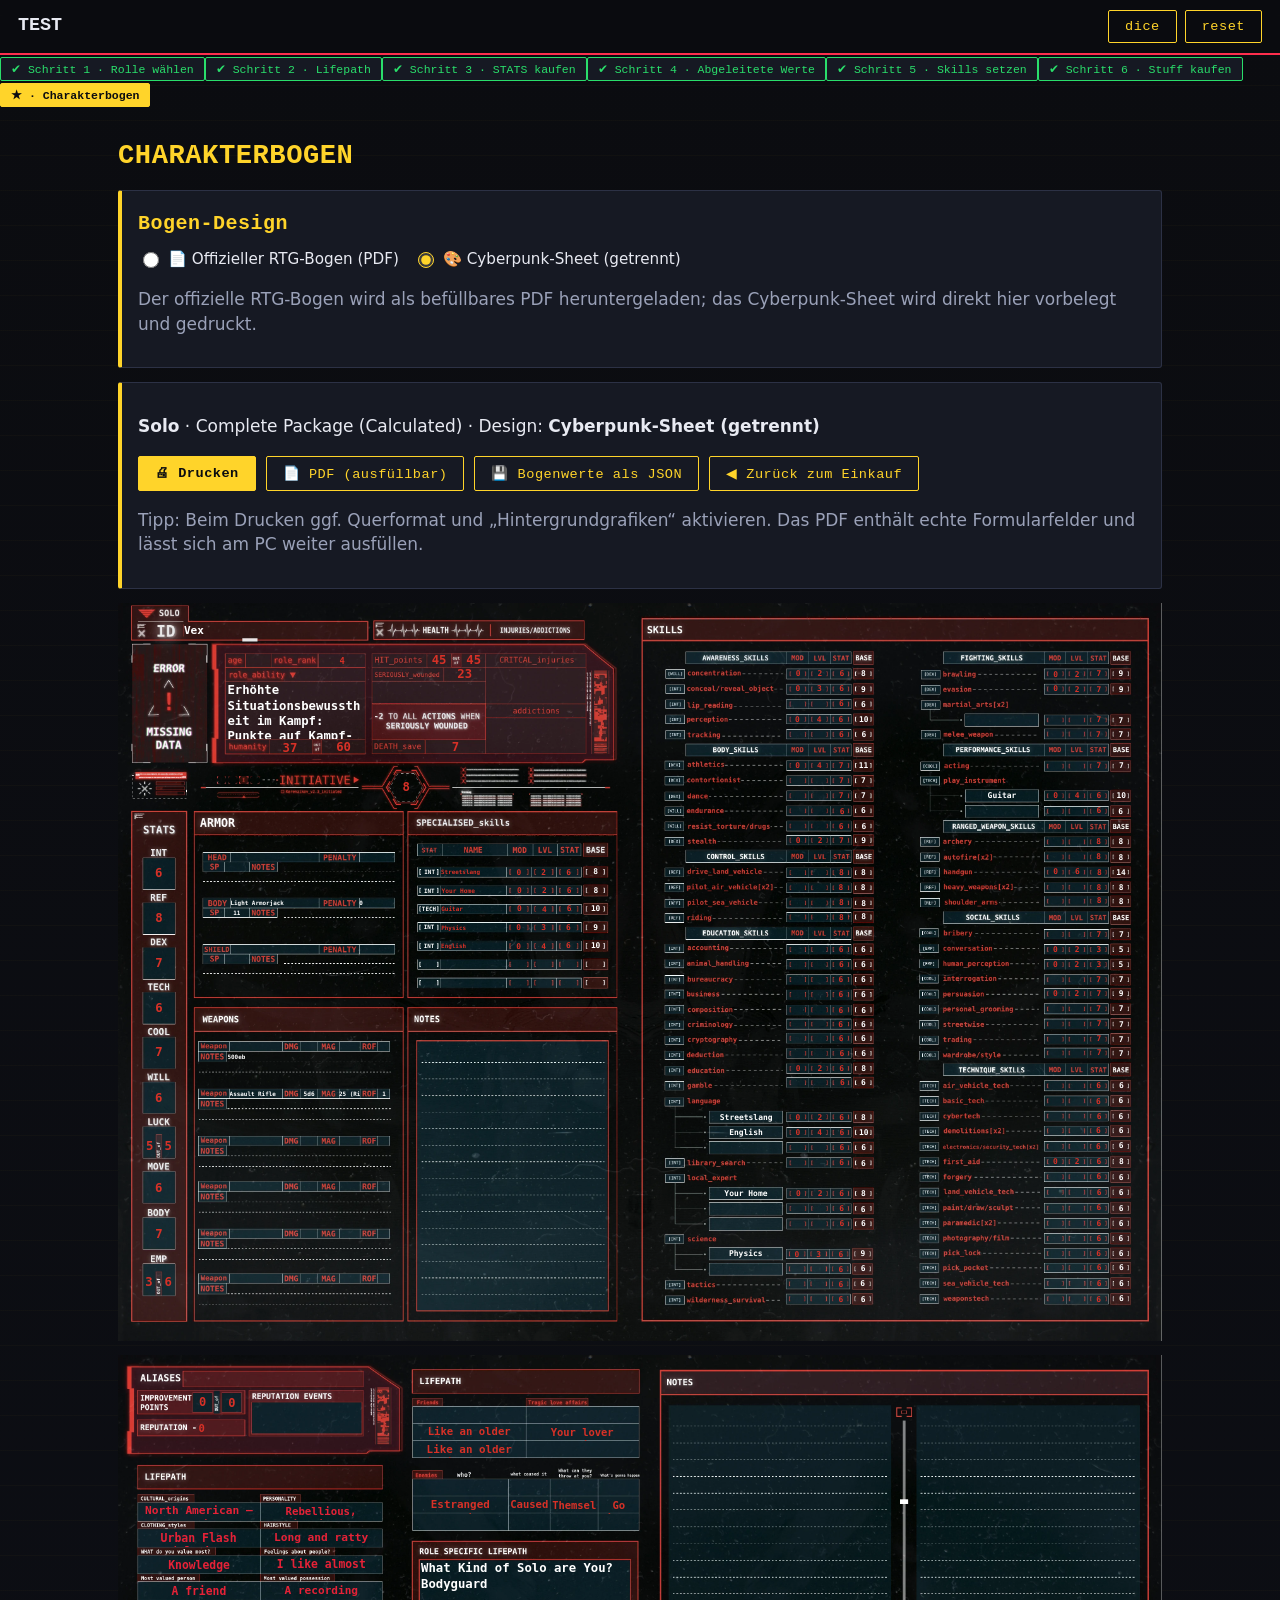
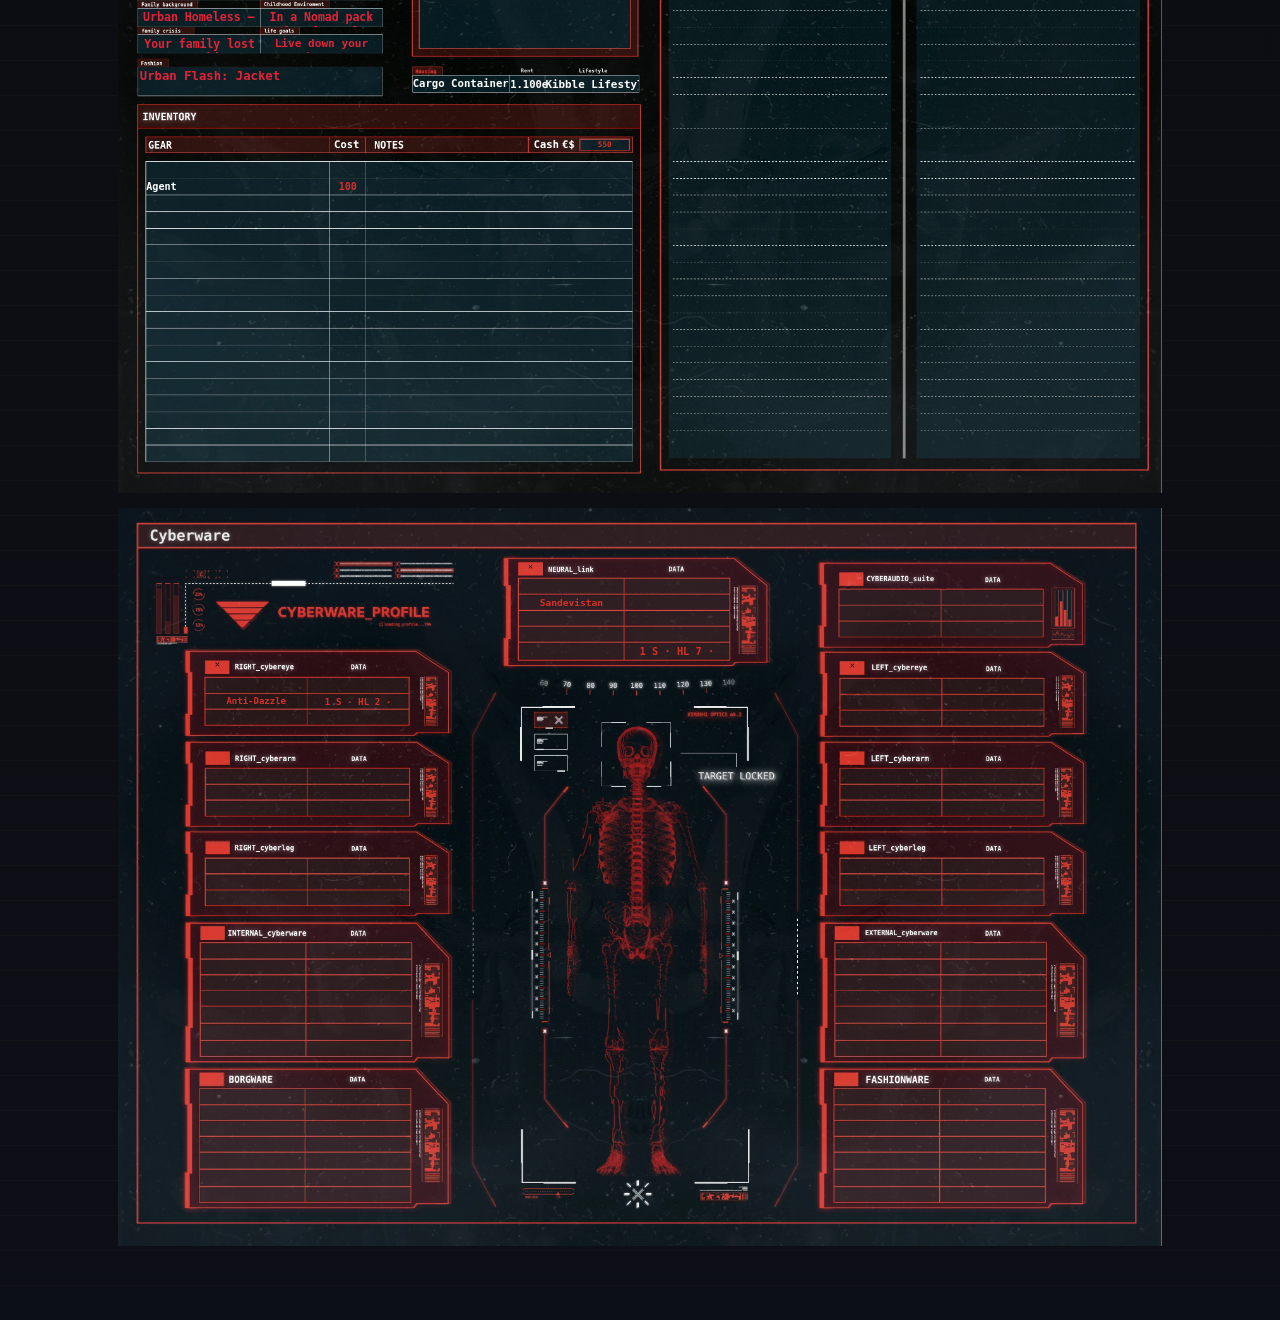
==== commit 68614854: "alt sheets for solo and med" ====
--- a/test-harness.html
+++ b/test-harness.html
@@ -33,8 +33,12 @@
 <script src="js/vendor/pdf-lib.min.js"></script>
 <script src="js/sheet-pdf-b64.js"></script>
 <script src="js/sheet-pdf.js"></script>
+<script src="js/sheet-alt-data.js"></script>
+<script src="js/sheet-alt-bg-b64.js"></script>
+<script src="js/sheet-alt.js"></script>
+<script src="js/sheet-alt-pdf.js"></script>
 <script>
-(function(){
+(async function(){
   const out=[];
   const ok=m=>out.push("PASS "+m);
   const fail=m=>out.push("FAIL "+m);
@@ -331,6 +335,117 @@
     if(typeof pdfRes.warns==="object") ok("PDF: "+pdfRes.warns.length+" Warnung(en) im Ergebnis");
     else fail("PDF warnt nicht korrekt");
 
+    /* 12c. Alternativer Bogen (cyberpunk_sheets_getrennt) */
+    if(typeof CPR.altSheetValues==="function") ok("sheet-alt.js geladen (altSheetValues)");
+    else fail("sheet-alt.js fehlt");
+    if(CPR.altSheetAvailable("solo")===true&&CPR.altSheetAvailable("medtech")===true
+      &&CPR.altSheetAvailable("netrunner")===false) ok("Alt-Bogen nur fuer Solo+Medtech");
+    else fail("Alt-Bogen-Verfuegbarkeit");
+    S=freshState("complete"); S.role="solo"; S.name="Vex"; S.culturalLang="English";
+    S.stats={INT:6,REF:8,DEX:7,TECH:6,COOL:7,WILL:6,LUCK:5,MOVE:6,BODY:7,EMP:6};
+    S.skills={"Athletics":4,"Handgun":6,"Language (Streetslang)":2,"Local Expert (Your Home)":2,
+      "Perception":4,"Conceal/Reveal Object":3,"Play Instrument (choose 1)":4,"Science (choose 1)":3,
+      "Concentration":2,"Conversation":2,"Education":2,"Evasion":2,"First Aid":2,"Human Perception":2,
+      "Persuasion":2,"Stealth":2,"Brawling":2};
+    S.skillChoices={"Play Instrument (choose 1)":"Guitar","Science (choose 1)":"Physics"};
+    S.lp={culturalRegion:0,personality:1,clothingStyle:2,affectation:3,hairstyle:1,values:4,feelings:2,
+      valuedPerson:3,valuedPossession:5,familyBackground:6,environment:2,familyCrisis:1,
+      friendCount:2,friend_0:0,friend_1:0,enemyType_0:2,enemyCause_0:1,enemyRes_0:3,enemyRevenge_0:2,
+      love_0:1,lifeGoal:4,role_0:0};
+    S.buys=[
+      {cat:"weapon",name:"Assault Rifle",cost:500,qty:1},
+      {cat:"armor",name:"Light Armorjack",cost:100,qty:1,loc:"Body"},
+      {cat:"gear",name:"Agent",cost:100,qty:1},
+      {cat:"fashion",name:"Urban Flash: Jacket",cost:100,qty:1},
+      {cat:"cyberware",name:"Neural Link",cost:500,hl:7,slots:0,qty:1},
+      {cat:"cyberware",name:"Sandevistan",cost:500,hl:7,slots:1,qty:1},
+      {cat:"cyberware",name:"Cybereye",cost:100,hl:7,slots:0,found:true,qty:2},
+      {cat:"cyberware",name:"Anti-Dazzle",cost:100,hl:2,slots:1,req:"Cybereye",qty:1}
+    ];
+    S.lpDone=true; S.skillsDone=true; S.shopDone=true;
+    const altRes=CPR.altSheetValues("solo");
+    const AV=altRes.values;
+    if(AV.NAME1==="Vex"&&AV.INT==="6"&&AV.REF==="8") ok("Alt: NAME/STATs");
+    else fail("Alt NAME/STATs: "+AV.NAME1+"/"+AV.INT+"/"+AV.REF);
+    if(AV["ATLETHICS LVL"]==="4"&&AV["ATLETHICS BASE"]===String(7+4)
+      &&AV["HANDGUN BASE"]===String(8+6)) ok("Alt: Skill LVL/BASE");
+    else fail("Alt Skill: "+AV["ATLETHICS BASE"]+"/"+AV["HANDGUN BASE"]);
+    if(AV["CONSEAL LVL"]==="3"&&AV["CONSEAL BASE"]===String(6+3)
+      &&AV["LANGUAGE 1"]==="Streetslang"&&AV["LANGUAGE 2"]==="English"
+      &&AV["INSTRUMENT 1"]==="Guitar"&&AV["science 1"]==="Physics")
+      ok("Alt: Sprach-/Wahl-Skillfelder");
+    else fail("Alt Sprach-/Wahl-Skills");
+    if(AV["WEAPON 1"]==="Assault Rifle"&&AV["DMG 1"]==="5d6"
+      &&AV["ARMOR 1"]==="Light Armorjack"&&AV["SP 1"]==="11"&&AV["GEAR 1"]!=null)
+      ok("Alt: Waffen/Ruestung/Ausstattung");
+    else fail("Alt Ausstattung: "+AV["WEAPON 1"]+"/"+AV["ARMOR 1"]+"/"+AV["SP 1"]);
+    if(altRes.checks.indexOf("NEURALINK CHECK1")>=0
+      &&altRes.checks.indexOf("CYBEREYE L CHECK1")>=0) ok("Alt: Checkboxen (Neural Link/Cybereye)");
+    else fail("Alt Checkboxen: "+altRes.checks.join(","));
+    S.sheetDesign="alt"; go("sheet");
+    if(!!document.querySelector("#alt-sheet-host .alt-sheet")
+      &&document.querySelectorAll("#alt-sheet-host .alt-page").length===3)
+      ok("Alt: Solo-Bogen mit 3 Seiten gerendert");
+    else fail("Alt Solo-Render");
+    const altNameEl=document.querySelector('#alt-sheet-host input[name="NAME1"]');
+    const altBaseEl=document.querySelector('#alt-sheet-host input[name="ATLETHICS BASE"]');
+    if(altNameEl&&altNameEl.value==="Vex"&&altBaseEl&&altBaseEl.value===String(7+4))
+      ok("Alt: DOM vorbefuellt + BASE nachgerechnet");
+    else fail("Alt DOM: "+(altNameEl?altNameEl.value:"-")+"/"+(altBaseEl?altBaseEl.value:"-"));
+    if($("#sheet-content").innerHTML.indexOf("Cyberpunk-Sheet (getrennt)")>=0)
+      ok("Alt: Design-Auswahl im Sheet-Screen");
+    else fail("Alt Design-Auswahl fehlt");
+
+    /* 12d. Ausfuellbares PDF (Solo) */
+    if(typeof CPR.buildAltSheetPDF==="function"
+      &&typeof CPR.downloadAltSheetPDF==="function") ok("sheet-alt-pdf.js geladen");
+    else fail("sheet-alt-pdf.js fehlt");
+    if($("#sheet-content").innerHTML.indexOf("PDF (ausfüllbar)")>=0
+      &&!!document.querySelector("#btn-alt-pdf")) ok("Alt: PDF-Button im Sheet-Screen");
+    else fail("Alt PDF-Button fehlt");
+    if(window.CPR_ALT_BG&&CPR_ALT_BG.solo&&CPR_ALT_BG.solo.length===3
+      &&CPR_ALT_BG.medtech&&CPR_ALT_BG.medtech.length===3)
+      ok("Alt-PDF: Hintergrundbilder eingebettet");
+    else fail("Alt-PDF Hintergruende fehlen");
+    const altPdf=await CPR.buildAltSheetPDF("solo");
+    if(altPdf.pages===3&&altPdf.fields>=700&&altPdf.bytes.length>500000)
+      ok("Alt-PDF: "+altPdf.pages+" Seiten, "+altPdf.fields+" Felder, "+
+        Math.round(altPdf.bytes.length/1024)+" KB");
+    else fail("Alt-PDF Build: "+altPdf.pages+"/"+altPdf.fields+"/"+altPdf.bytes.length);
+    const altPdfDoc=await PDFLib.PDFDocument.load(altPdf.bytes);
+    const altPdfForm=altPdfDoc.getForm();
+    if(altPdfDoc.getPageCount()===3) ok("Alt-PDF: 3 Seiten ladbar");
+    else fail("Alt-PDF Seiten: "+altPdfDoc.getPageCount());
+    if(altPdfForm.getTextField("NAME1").getText()==="Vex"
+      &&altPdfForm.getTextField("ATLETHICS BASE").getText()===String(7+4))
+      ok("Alt-PDF: NAME/BASE vorbefuellt");
+    else fail("Alt-PDF NAME/BASE");
+    if(altPdfForm.getTextField("WEAPON 1").getText()==="Assault Rifle"
+      &&altPdfForm.getTextField("SP 1").getText()==="11")
+      ok("Alt-PDF: Waffe/Ruestung vorbefuellt");
+    else fail("Alt-PDF Waffe/Ruestung");
+    if(altPdfForm.getCheckBox("NEURALINK CHECK1").isChecked()
+      &&altPdfForm.getCheckBox("CYBEREYE L CHECK1").isChecked())
+      ok("Alt-PDF: Checkboxen gesetzt");
+    else fail("Alt-PDF Checkboxen");
+
+    S=freshState("complete"); S.role="medtech"; S.name="Doc"; S.culturalLang="German";
+    S.stats={INT:8,REF:6,DEX:6,TECH:8,COOL:6,WILL:6,LUCK:5,MOVE:5,BODY:5,EMP:6};
+    S.skills={"Athletics":2,"Brawling":2,"Concentration":2,"Conversation":2,"Education":2,"Evasion":2,
+      "First Aid":6,"Human Perception":2,"Language (Streetslang)":2,"Local Expert (Your Home)":2,
+      "Perception":2,"Persuasion":2,"Stealth":2,"Paramedic":4};
+    S.sheetDesign="alt"; go("sheet");
+    const altMed=CPR.altSheetValues("medtech");
+    if(altMed.values.NAME1==="Doc"&&altMed.values["PARAMEDIC BASE"]===String(8+4)
+      &&document.querySelectorAll("#alt-sheet-host .alt-page").length===3)
+      ok("Alt: Medtech-Bogen (3 Seiten, Paramedic BASE)");
+    else fail("Alt Medtech");
+    S=freshState("complete"); S.role="netrunner"; S.sheetDesign="alt"; go("sheet");
+    if(!!document.querySelector("#btn-pdf")&&!document.querySelector("#alt-sheet-host"))
+      ok("Alt: Fallback auf offiziellen Bogen");
+    else fail("Alt Fallback");
+    S.role="solo"; /* fuer Save/Load-Test unten */
+
     /* 13. Save/Load rundet */
     S.name="Kesha2";
     save();
--- a/css/style.css
+++ b/css/style.css
@@ -248,6 +248,39 @@
   font-size:.78rem;background:var(--bg2);
 }
 
+/* ---------- Alternativer Bogen (cyberpunk_sheets_getrennt) ---------- */
+.alt-sheet{width:100%;margin:8px 0}
+.alt-page{
+  position:relative;margin:14px auto;max-width:100%;
+  container-type:inline-size;
+}
+.alt-page img{display:block;width:100%;height:auto}
+.alt-sheet .alt-field{
+  position:absolute;box-sizing:border-box;margin:0;padding:0;border:0;
+  background:transparent;border-radius:0;
+  font-family:"Hack","DejaVu Sans Mono",ui-monospace,Menlo,Consolas,monospace;
+  font-weight:bold;outline:none;overflow:hidden;color:var(--alt-color,#fff);
+  font-size:calc(var(--alt-fs,0.8) * 1cqw);
+}
+.alt-sheet .alt-field:focus{background:rgba(255,255,255,.12)}
+.alt-sheet textarea.alt-field{resize:none;line-height:1.25;padding:2px}
+.alt-sheet input[type=checkbox].alt-field{
+  appearance:none;cursor:pointer;padding:0;background:transparent;
+  line-height:calc(var(--alt-lh,1.3) * 1cqw);
+}
+.alt-sheet input[type=checkbox].alt-field:checked::after{
+  content:"\2715";display:block;text-align:center;font-size:inherit;
+  line-height:1;color:var(--alt-color,#fff);
+}
+.alt-sheet .alt-field[readonly]{cursor:default}
+@media print{
+  .alt-sheet .alt-page{
+    margin:0 auto;page-break-after:always;break-after:page;
+    -webkit-print-color-adjust:exact;print-color-adjust:exact;
+  }
+  .alt-sheet .alt-page:last-child{page-break-after:auto;break-after:auto}
+}
+
 /* ---------- Print ---------- */
 @media print{
   body{background:#fff;color:#000;font-size:12px}
